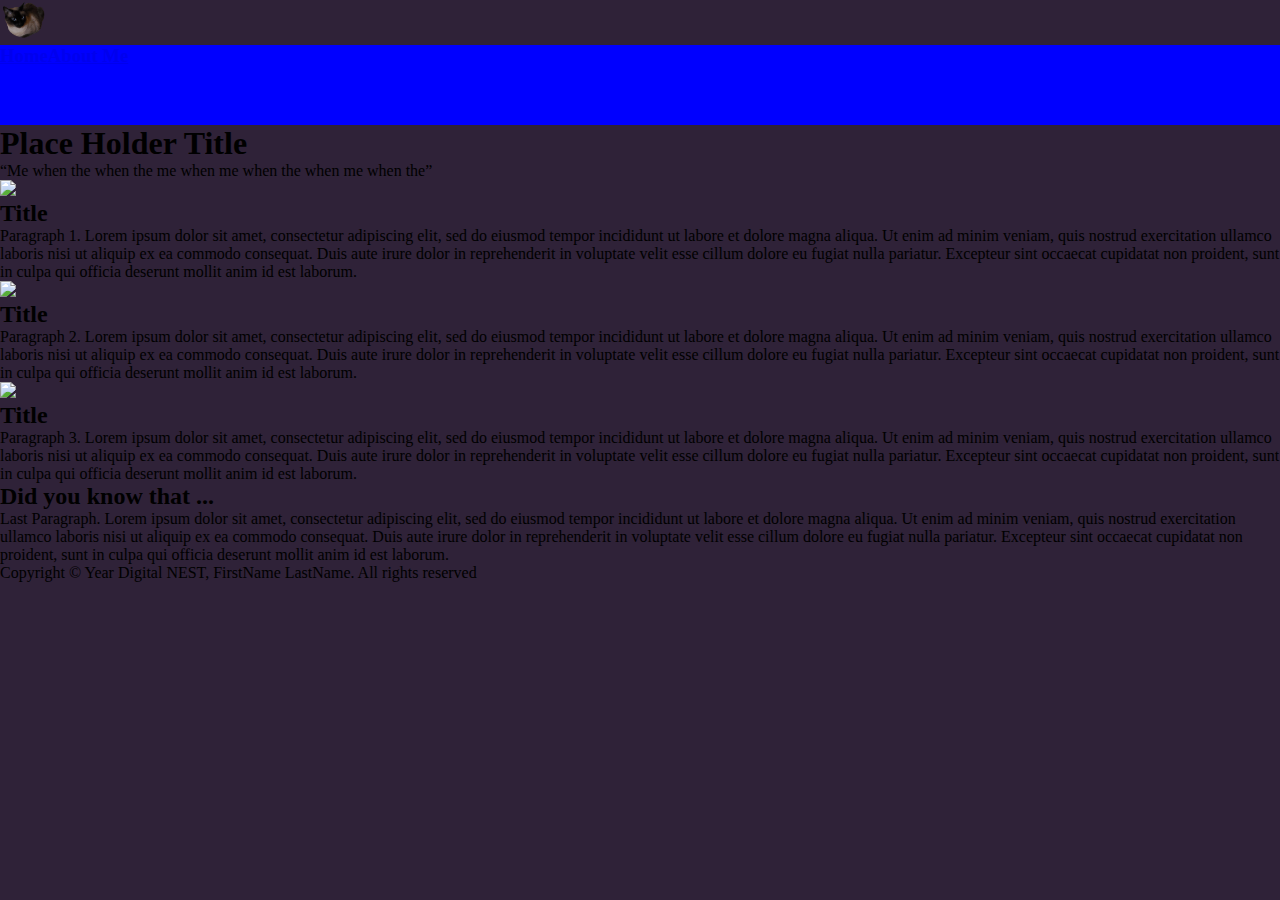
==== index.html @ 38490b46 "logo,background,little work on header" ====
<!DOCTYPE html>
<html>

<head>
    <meta charset="utf-8">
    <meta name="viewport" content="width=device-width">
    <title>BlogSite</title>
    <link href="style.css" rel="stylesheet" type="text/css" />
</head>

<body>

    <header>
        <div class="landingPage"></div>
        <a href="index.html"><img src="img/Whiskers-3-removebg-preview.png"></a>
        <nav>
            <a href="index.html">
                <h3 id="Home">Home</h3>
            </a>
            <a href="about.html">
                <h3 id="about">About Me</h3>
            </a>
        </nav>
        <h1>Place Holder Title</h1>
    </header>



    <main>
        <!-- Section 1 - quote -->
        <section>
            <q>Me when the when the me when me when the when me when the</q>
        </section>

        <!-- Section 2 - cards -->
        <div class="row">
            <div class="column">
                <div>
                    <img src="img/holder-img.jpeg">
                    <h2> Title </h2>
                    <p> Paragraph 1. Lorem ipsum dolor sit amet,
                        consectetur adipiscing elit, sed do eiusmod tempor
                        incididunt ut labore et dolore magna aliqua. Ut
                        enim ad minim veniam, quis nostrud exercitation
                        ullamco laboris nisi ut aliquip ex ea commodo
                        consequat. Duis aute irure dolor in reprehenderit
                        in voluptate velit esse cillum dolore eu fugiat
                        nulla pariatur. Excepteur sint occaecat cupidatat
                        non proident, sunt in culpa qui officia deserunt
                        mollit anim id est laborum.</p>
                </div>
            </div>

            <div class="column">
                <div>
                    <img src="img/holder-img.jpeg">
                    <h2> Title </h2>
                    <p> Paragraph 2. Lorem ipsum dolor sit amet,
                        consectetur adipiscing elit, sed do eiusmod tempor
                        incididunt ut labore et dolore magna aliqua. Ut
                        enim ad minim veniam, quis nostrud exercitation
                        ullamco laboris nisi ut aliquip ex ea commodo
                        consequat. Duis aute irure dolor in reprehenderit
                        in voluptate velit esse cillum dolore eu fugiat
                        nulla pariatur. Excepteur sint occaecat cupidatat
                        non proident, sunt in culpa qui officia deserunt
                        mollit anim id est laborum.</p>
                </div>
            </div>

            <div class="column">
                <div>
                    <img src="img/holder-img.jpeg">
                    <h2> Title </h2>
                    <p> Paragraph 3. Lorem ipsum dolor sit amet,
                        consectetur adipiscing elit, sed do eiusmod tempor
                        incididunt ut labore et dolore magna aliqua. Ut
                        enim ad minim veniam, quis nostrud exercitation
                        ullamco laboris nisi ut aliquip ex ea commodo
                        consequat. Duis aute irure dolor in reprehenderit
                        in voluptate velit esse cillum dolore eu fugiat
                        nulla pariatur. Excepteur sint occaecat cupidatat
                        non proident, sunt in culpa qui officia deserunt
                        mollit anim id est laborum.</p>
                </div>
            </div>
        </div>

        <!-- Section 3 - did you know that -->
        <section>
            <div>
                <h2>Did you know that ... </h2>
                <p> Last Paragraph. Lorem ipsum dolor sit amet,
                    consectetur adipiscing elit, sed do eiusmod tempor
                    incididunt ut labore et dolore magna aliqua. Ut
                    enim ad minim veniam, quis nostrud exercitation
                    ullamco laboris nisi ut aliquip ex ea commodo
                    consequat. Duis aute irure dolor in reprehenderit
                    in voluptate velit esse cillum dolore eu fugiat
                    nulla pariatur. Excepteur sint occaecat cupidatat
                    non proident, sunt in culpa qui officia deserunt
                    mollit anim id est laborum.</p>
        </section>
    </main>



    <footer>
        <p>Copyright &copy; Year Digital NEST, FirstName LastName. All rights reserved</p>
    </footer>
</body>

</html>
---- style.css ----
/**************************/
/***** INDEX ME HTML ******/
/**************************/
:root {
    --brown: #503b2d;
    --purple: #2f2238;

    /* This is an example */
    /* Create your own color variables */
    /* At most I recommend using 3 colors 
      that will be used accross your website */
}

* {
    margin: 0;
    padding: 0;
    box-sizing: border-box;
    /* Choose your font family here
        or you can add it later */
}

body {
    background-color: var(--purple);
    /* the bg color would be the same as your 
        quote section bg color */
}



/***  LANDING PAGE ***/
.ladingPage {
    background-image: url(img/Whiskers-3.png);
    background-repeat: no-repeat;
    min-height: 500px;
    width: 100%;
    opacity: 0.5;
    position: absolute;
    z-index: -1;
}

header img {
    width: 50px;

}


/***  NAVIGATION BAR ***/
nav {
    display: flex;
    height: 80px;
    background-color: blue;
}



/***  TITLE ***/



/***  QUOTE SECTION ***/



/***  CARDS ***/
.column img {
    height: 100px
}


/***  LAST SECTION ***/



/***  FOOTER ***/







/**************************/
/***** ABOUT ME HTML ******/
/**************************/
/* Use CSS from previous CSS to 
      add and edit here */
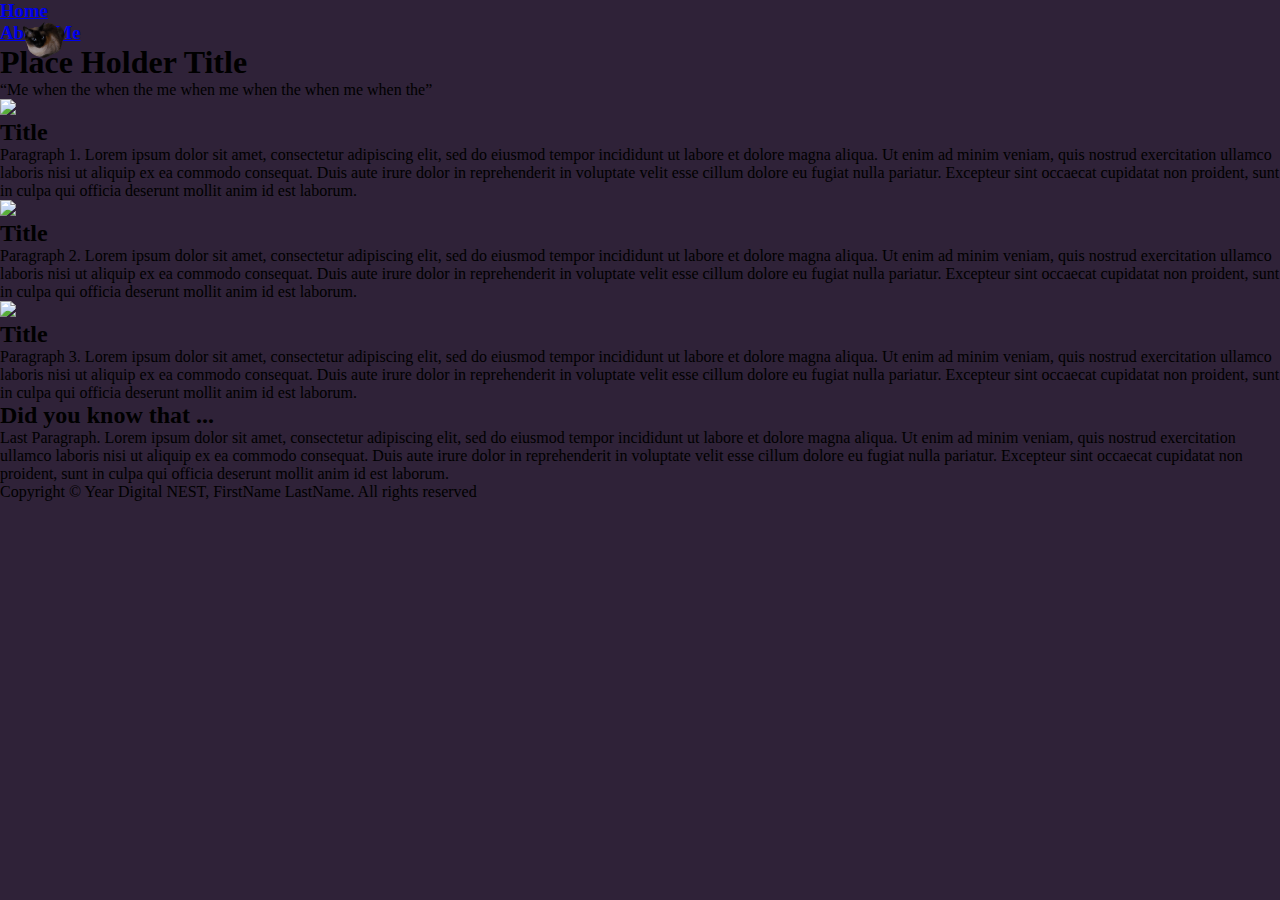
==== commit 6c360b79: "logo,background,little work on header" ====
--- a/index.html
+++ b/index.html
@@ -14,12 +14,19 @@
         <div class="landingPage"></div>
         <a href="index.html"><img src="img/Whiskers-3-removebg-preview.png"></a>
         <nav>
-            <a href="index.html">
-                <h3 id="Home">Home</h3>
-            </a>
-            <a href="about.html">
-                <h3 id="about">About Me</h3>
-            </a>
+            <ul class="navLinks">
+                <li>
+                    <a href="index.html">
+                        <h3 id="Home">Home</h3>
+                    </a>
+                </li>
+                <li>
+                    <a href="about.html">
+                        <h3 id="about">About Me</h3>
+                    </a>
+                </li>
+            </ul>
+
         </nav>
         <h1>Place Holder Title</h1>
     </header>
--- a/style.css
+++ b/style.css
@@ -40,9 +40,11 @@
 
 header img {
     width: 50px;
-
+    position: absolute;
+    margin: 20px;
 }
 
+na
 
 /***  NAVIGATION BAR ***/
 nav {
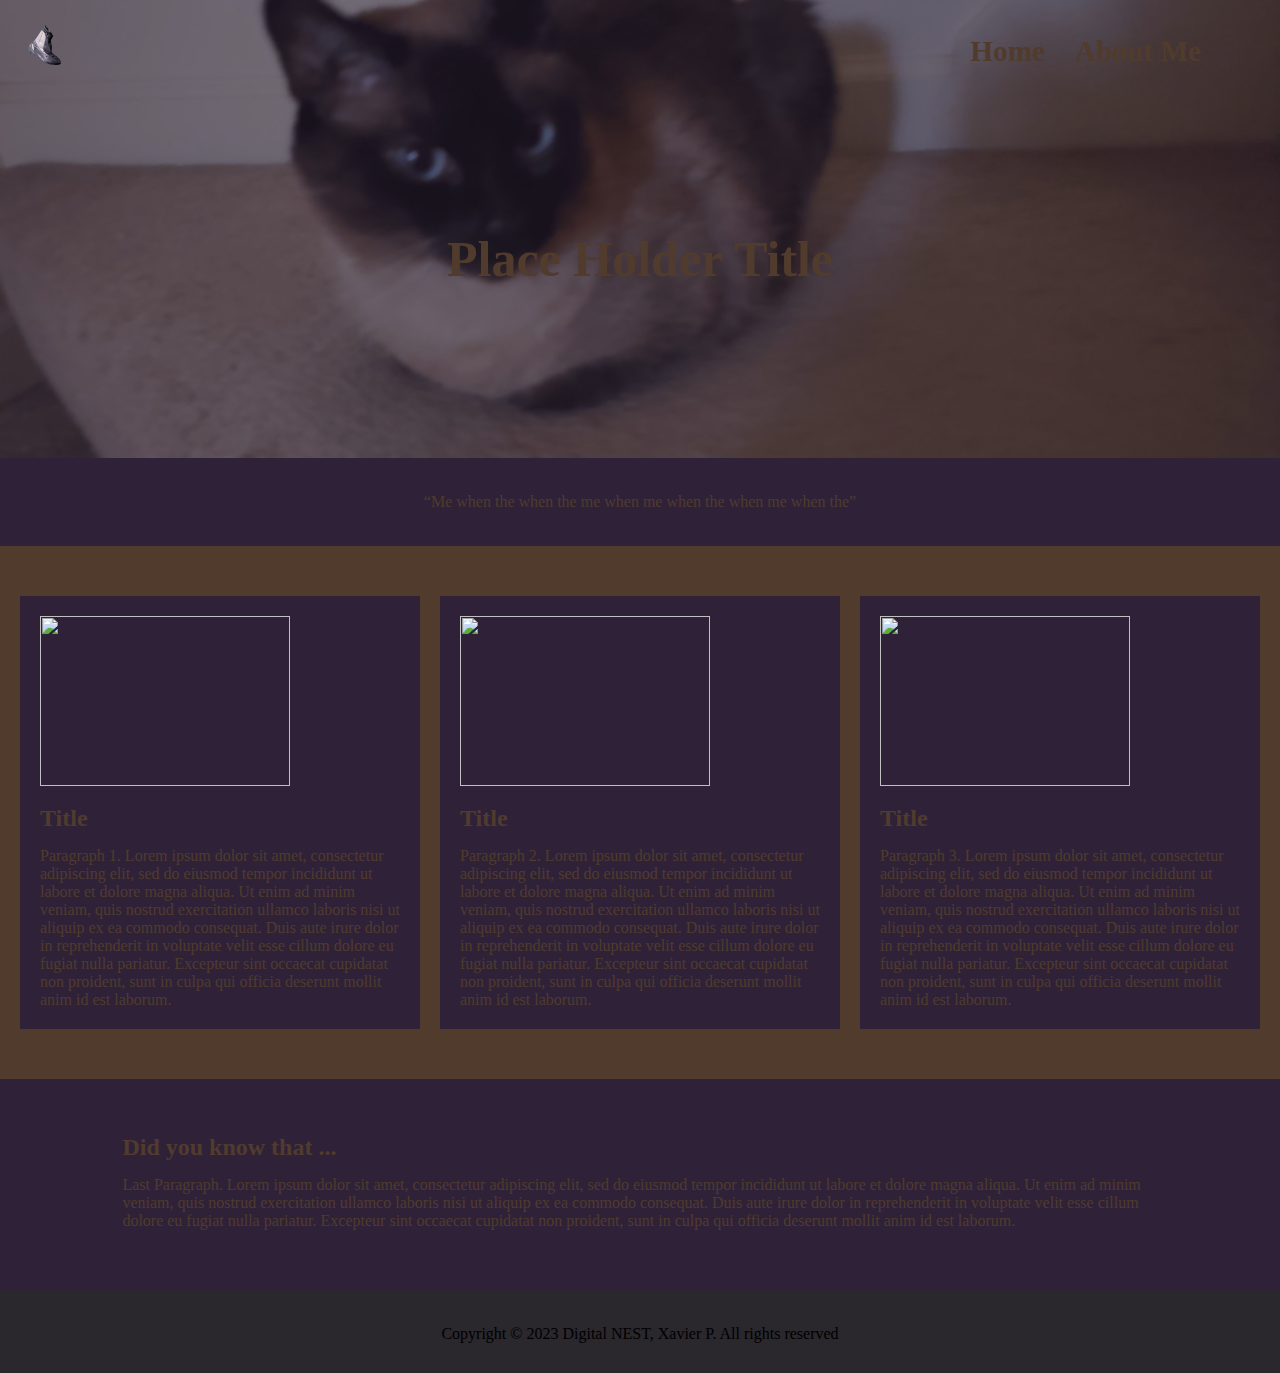
==== commit 08182d44: "uhhhhhhhhh some icon change , writing in about me apge laptop about to die" ====
--- a/index.html
+++ b/index.html
@@ -9,10 +9,9 @@
 </head>
 
 <body>
-
     <header>
         <div class="landingPage"></div>
-        <a href="index.html"><img src="img/Whiskers-3-removebg-preview.png"></a>
+        <a href="index.html"><img id="icon" src="img/3d-shoe-1-unscreen.gif"></a>
         <nav>
             <ul class="navLinks">
                 <li>
@@ -21,7 +20,7 @@
                     </a>
                 </li>
                 <li>
-                    <a href="about.html">
+                    <a href="about-me.html">
                         <h3 id="about">About Me</h3>
                     </a>
                 </li>
@@ -35,14 +34,14 @@
 
     <main>
         <!-- Section 1 - quote -->
-        <section>
+        <section class="quoteSection">
             <q>Me when the when the me when me when the when me when the</q>
         </section>
 
         <!-- Section 2 - cards -->
         <div class="row">
             <div class="column">
-                <div>
+                <div class="content-wrap">
                     <img src="img/holder-img.jpeg">
                     <h2> Title </h2>
                     <p> Paragraph 1. Lorem ipsum dolor sit amet,
@@ -59,7 +58,7 @@
             </div>
 
             <div class="column">
-                <div>
+                <div class="content-wrap">
                     <img src="img/holder-img.jpeg">
                     <h2> Title </h2>
                     <p> Paragraph 2. Lorem ipsum dolor sit amet,
@@ -76,7 +75,7 @@
             </div>
 
             <div class="column">
-                <div>
+                <div class="content-wrap">
                     <img src="img/holder-img.jpeg">
                     <h2> Title </h2>
                     <p> Paragraph 3. Lorem ipsum dolor sit amet,
@@ -94,8 +93,8 @@
         </div>
 
         <!-- Section 3 - did you know that -->
-        <section>
-            <div>
+        <section class="lastSection">
+            <div class="content-wrap">
                 <h2>Did you know that ... </h2>
                 <p> Last Paragraph. Lorem ipsum dolor sit amet,
                     consectetur adipiscing elit, sed do eiusmod tempor
@@ -113,7 +112,7 @@
 
 
     <footer>
-        <p>Copyright &copy; Year Digital NEST, FirstName LastName. All rights reserved</p>
+        <p>Copyright &copy; 2023 Digital NEST, Xavier P. All rights reserved</p>
     </footer>
 </body>
 
--- a/style.css
+++ b/style.css
@@ -28,9 +28,11 @@
 
 
 /***  LANDING PAGE ***/
-.ladingPage {
-    background-image: url(img/Whiskers-3.png);
+.landingPage {
+    background-image: url("img/Whiskers-3.png");
     background-repeat: no-repeat;
+    background-position: center;
+    background-size: cover;
     min-height: 500px;
     width: 100%;
     opacity: 0.5;
@@ -44,36 +46,115 @@
     margin: 20px;
 }
 
-na
+.navLinks {
+    display: flex;
+    list-style-type: none;
+
+}
+
+ul.navLinks li {
+    padding-bottom: 0;
+    padding-top: 0;
+    padding-left: 15px;
+    padding-right: 15px;
+}
+
+ul.navLinks a {
+    color: var(--brown);
+    font-size: 25px;
+    text-decoration: none;
+}
+
+ul.navLinks a:hover {
+    text-decoration: wavy underline;
+}
 
 /***  NAVIGATION BAR ***/
 nav {
     display: flex;
+    justify-content: flex-end;
     height: 80px;
-    background-color: blue;
+    padding-top: 35px;
+    padding-bottom: 35px;
+    padding-left: 5%;
+    padding-right: 5%;
 }
 
 
 
 /***  TITLE ***/
+header h1 {
+    color: var(--brown);
+    text-align: center;
+    margin-top: 150px;
+    font-size: 50px;
+}
 
 
 
 /***  QUOTE SECTION ***/
+.quoteSection {
+    background-color: var(--purple);
+    margin-top: 170px;
+    padding-top: 35px;
+    padding-bottom: 35px;
+    padding-left: 20px;
+    padding-right: 20px;
+    text-align: center;
+}
+
+q {
+    color: var(--brown);
+    font-style: courier;
+}
 
 
 
 /***  CARDS ***/
 .column img {
-    height: 100px
+    width: 250px;
+    height: 170px
+}
+
+.row {
+    background-color: var(--brown);
+    display: flex;
+    /* flex-wrap: ; */
+    justify-content: space-evenly;
+}
+
+.column {
+    background-color: var(--purple);
+    width: 400px;
+    margin: 50px 0px;
+}
+
+.content-wrap {
+    color: var(--brown);
+    margin: 20px 20px 20px 20px;
+}
+
+h2,
+p {
+    padding-top: 15px;
 }
 
 
 /***  LAST SECTION ***/
+.lastSection {
+    margin: 40px 8% 60px 8%;
+}
 
 
 
 /***  FOOTER ***/
+footer {
+    background-color: #2a272d;
+    color: black;
+    text-align: center;
+    padding: 20px 0px 30px 0px;
+    margin-top: 20px;
+}
 
 
 
@@ -85,4 +166,19 @@
 /***** ABOUT ME HTML ******/
 /**************************/
 /* Use CSS from previous CSS to 
-      add and edit here */+      add and edit here */
+
+.about-me {
+    background-color: var(--purple);
+    display: flex;
+    justify-content: space-evenly;
+    text-align: center;
+}
+
+.about-me img {
+    margin-left: 50px;
+}
+
+.about-me p {
+    margin-right: 50px;
+}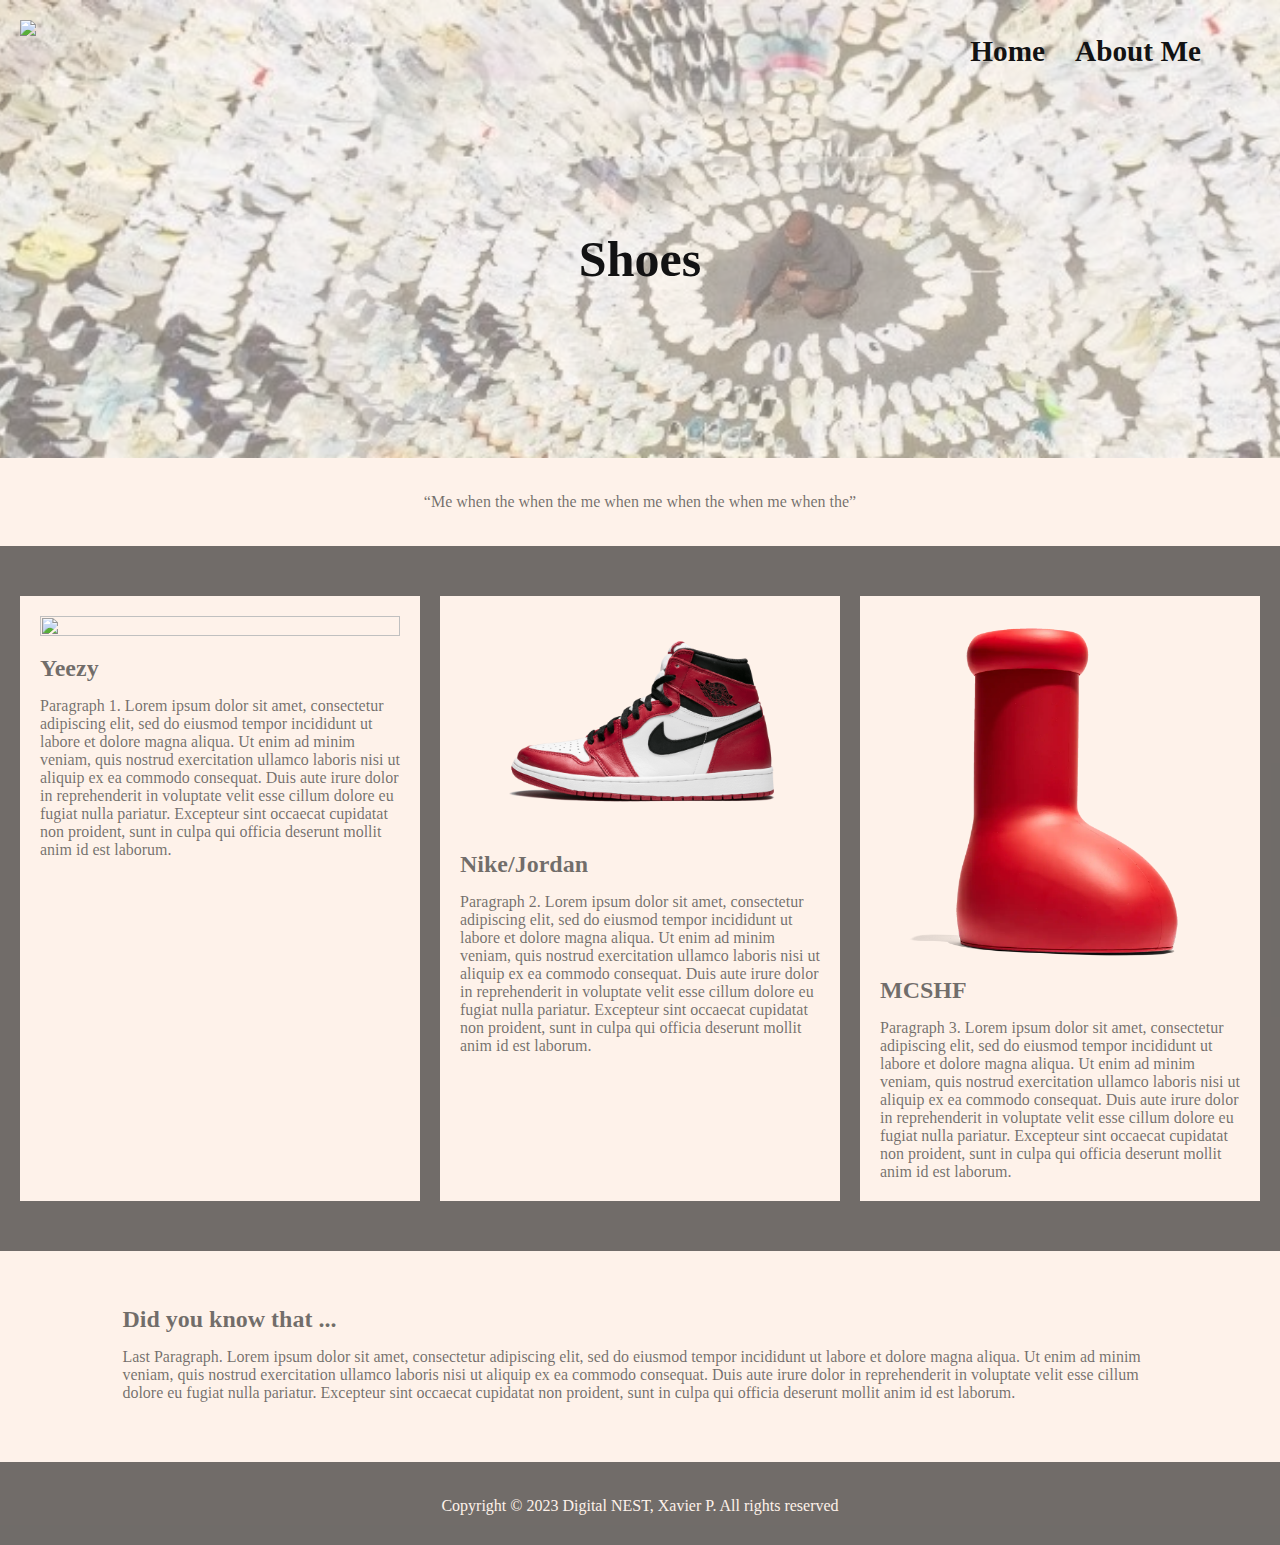
==== commit 0709bf35: "finally found the websites theme" ====
--- a/index.html
+++ b/index.html
@@ -11,7 +11,7 @@
 <body>
     <header>
         <div class="landingPage"></div>
-        <a href="index.html"><img id="icon" src="img/3d-shoe-1-unscreen.gif"></a>
+        <a href="index.html"><img id="icon" src="img/3d-shoe.gif"></a>
         <nav>
             <ul class="navLinks">
                 <li>
@@ -27,7 +27,7 @@
             </ul>
 
         </nav>
-        <h1>Place Holder Title</h1>
+        <h1 style="font-weight:bolder;">Shoes</h1>
     </header>
 
 
@@ -42,8 +42,8 @@
         <div class="row">
             <div class="column">
                 <div class="content-wrap">
-                    <img src="img/holder-img.jpeg">
-                    <h2> Title </h2>
+                    <img style="height: 100%; width: 100%;" src="img/foam-spin.gif">
+                    <h2> Yeezy </h2>
                     <p> Paragraph 1. Lorem ipsum dolor sit amet,
                         consectetur adipiscing elit, sed do eiusmod tempor
                         incididunt ut labore et dolore magna aliqua. Ut
@@ -59,8 +59,8 @@
 
             <div class="column">
                 <div class="content-wrap">
-                    <img src="img/holder-img.jpeg">
-                    <h2> Title </h2>
+                    <img style="height: 100%; width: 100%;" src="img/jordn-chicago.png">
+                    <h2> Nike/Jordan </h2>
                     <p> Paragraph 2. Lorem ipsum dolor sit amet,
                         consectetur adipiscing elit, sed do eiusmod tempor
                         incididunt ut labore et dolore magna aliqua. Ut
@@ -76,8 +76,8 @@
 
             <div class="column">
                 <div class="content-wrap">
-                    <img src="img/holder-img.jpeg">
-                    <h2> Title </h2>
+                    <img style="height: 100%; width: 100%; text-align: center;" src="img/brb.gif">
+                    <h2> MCSHF </h2>
                     <p> Paragraph 3. Lorem ipsum dolor sit amet,
                         consectetur adipiscing elit, sed do eiusmod tempor
                         incididunt ut labore et dolore magna aliqua. Ut
--- a/style.css
+++ b/style.css
@@ -2,8 +2,9 @@
 /***** INDEX ME HTML ******/
 /**************************/
 :root {
-    --brown: #503b2d;
-    --purple: #2f2238;
+    --cream: #fef2ea;
+    --grey: #12121399;
+    --grey2: #121213;
 
     /* This is an example */
     /* Create your own color variables */
@@ -20,7 +21,7 @@
 }
 
 body {
-    background-color: var(--purple);
+    background-color: var(--cream);
     /* the bg color would be the same as your 
         quote section bg color */
 }
@@ -29,10 +30,11 @@
 
 /***  LANDING PAGE ***/
 .landingPage {
-    background-image: url("img/Whiskers-3.png");
+    background-image: url("img/ye-shoe-circle_2.jpeg");
     background-repeat: no-repeat;
     background-position: center;
     background-size: cover;
+    background-attachment: fixed;
     min-height: 500px;
     width: 100%;
     opacity: 0.5;
@@ -60,7 +62,7 @@
 }
 
 ul.navLinks a {
-    color: var(--brown);
+    color: var(--grey2);
     font-size: 25px;
     text-decoration: none;
 }
@@ -84,7 +86,7 @@
 
 /***  TITLE ***/
 header h1 {
-    color: var(--brown);
+    color: var(--grey2);
     text-align: center;
     margin-top: 150px;
     font-size: 50px;
@@ -94,7 +96,7 @@
 
 /***  QUOTE SECTION ***/
 .quoteSection {
-    background-color: var(--purple);
+    background-color: var(--cream);
     margin-top: 170px;
     padding-top: 35px;
     padding-bottom: 35px;
@@ -104,7 +106,7 @@
 }
 
 q {
-    color: var(--brown);
+    color: var(--grey);
     font-style: courier;
 }
 
@@ -117,20 +119,20 @@
 }
 
 .row {
-    background-color: var(--brown);
+    background-color: var(--grey);
     display: flex;
     /* flex-wrap: ; */
     justify-content: space-evenly;
 }
 
 .column {
-    background-color: var(--purple);
+    background-color: var(--cream);
     width: 400px;
     margin: 50px 0px;
 }
 
 .content-wrap {
-    color: var(--brown);
+    color: var(--grey);
     margin: 20px 20px 20px 20px;
 }
 
@@ -149,8 +151,8 @@
 
 /***  FOOTER ***/
 footer {
-    background-color: #2a272d;
-    color: black;
+    background-color: var(--grey);
+    color: var(--cream);
     text-align: center;
     padding: 20px 0px 30px 0px;
     margin-top: 20px;
@@ -169,7 +171,7 @@
       add and edit here */
 
 .about-me {
-    background-color: var(--purple);
+    background-color: var(--cream);
     display: flex;
     justify-content: space-evenly;
     text-align: center;
@@ -179,6 +181,12 @@
     margin-left: 50px;
 }
 
+.about-me h1 {
+    width: 150px;
+}
+
 .about-me p {
+    width: 150px;
     margin-right: 50px;
+    color: var(--grey2);
 }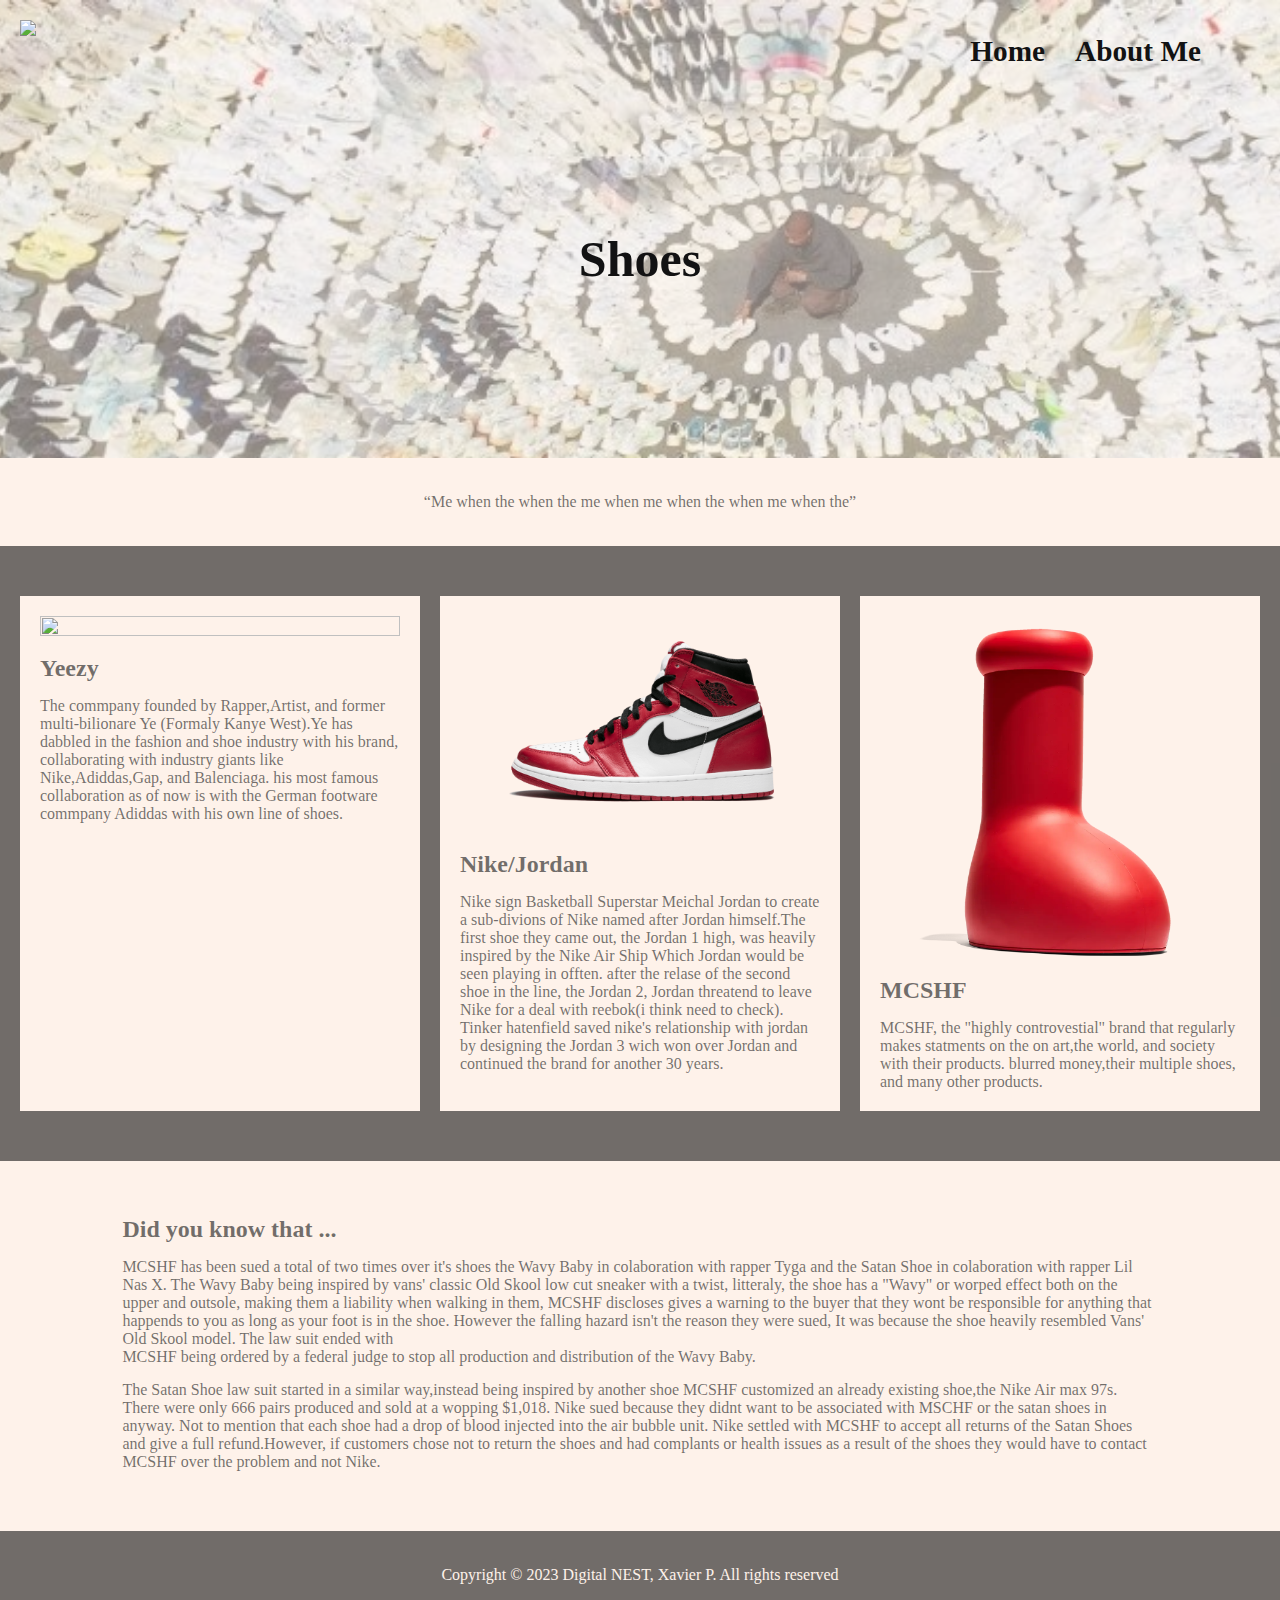
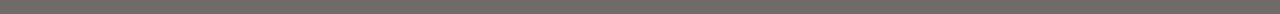
==== commit d85a84e4: "almost done" ====
--- a/index.html
+++ b/index.html
@@ -44,16 +44,12 @@
                 <div class="content-wrap">
                     <img style="height: 100%; width: 100%;" src="img/foam-spin.gif">
                     <h2> Yeezy </h2>
-                    <p> Paragraph 1. Lorem ipsum dolor sit amet,
-                        consectetur adipiscing elit, sed do eiusmod tempor
-                        incididunt ut labore et dolore magna aliqua. Ut
-                        enim ad minim veniam, quis nostrud exercitation
-                        ullamco laboris nisi ut aliquip ex ea commodo
-                        consequat. Duis aute irure dolor in reprehenderit
-                        in voluptate velit esse cillum dolore eu fugiat
-                        nulla pariatur. Excepteur sint occaecat cupidatat
-                        non proident, sunt in culpa qui officia deserunt
-                        mollit anim id est laborum.</p>
+                    <p> The commpany founded by Rapper,Artist, and former multi-bilionare Ye (Formaly Kanye West).Ye has
+                        dabbled in the fashion and shoe industry with his brand, collaborating with industry giants like
+                        Nike,Adiddas,Gap, and Balenciaga. his most famous collaboration as of now is with the German
+                        footware commpany Adiddas
+                        with his own line of shoes.
+                    </p>
                 </div>
             </div>
 
@@ -61,16 +57,15 @@
                 <div class="content-wrap">
                     <img style="height: 100%; width: 100%;" src="img/jordn-chicago.png">
                     <h2> Nike/Jordan </h2>
-                    <p> Paragraph 2. Lorem ipsum dolor sit amet,
-                        consectetur adipiscing elit, sed do eiusmod tempor
-                        incididunt ut labore et dolore magna aliqua. Ut
-                        enim ad minim veniam, quis nostrud exercitation
-                        ullamco laboris nisi ut aliquip ex ea commodo
-                        consequat. Duis aute irure dolor in reprehenderit
-                        in voluptate velit esse cillum dolore eu fugiat
-                        nulla pariatur. Excepteur sint occaecat cupidatat
-                        non proident, sunt in culpa qui officia deserunt
-                        mollit anim id est laborum.</p>
+                    <p> Nike sign Basketball Superstar Meichal Jordan to create a sub-divions of Nike named after Jordan
+                        himself.The first
+                        shoe they came out, the Jordan 1 high, was heavily inspired by the Nike Air Ship Which Jordan
+                        would be seen playing in offten.
+                        after the relase of the second shoe in the line, the Jordan 2, Jordan threatend to leave Nike
+                        for a deal with reebok(i think need to check).
+                        Tinker hatenfield saved nike's relationship with jordan by designing the Jordan 3 wich won over
+                        Jordan and continued the brand for another 30 years.
+                    </p>
                 </div>
             </div>
 
@@ -78,16 +73,10 @@
                 <div class="content-wrap">
                     <img style="height: 100%; width: 100%; text-align: center;" src="img/brb.gif">
                     <h2> MCSHF </h2>
-                    <p> Paragraph 3. Lorem ipsum dolor sit amet,
-                        consectetur adipiscing elit, sed do eiusmod tempor
-                        incididunt ut labore et dolore magna aliqua. Ut
-                        enim ad minim veniam, quis nostrud exercitation
-                        ullamco laboris nisi ut aliquip ex ea commodo
-                        consequat. Duis aute irure dolor in reprehenderit
-                        in voluptate velit esse cillum dolore eu fugiat
-                        nulla pariatur. Excepteur sint occaecat cupidatat
-                        non proident, sunt in culpa qui officia deserunt
-                        mollit anim id est laborum.</p>
+                    <p> MCSHF, the "highly controvestial" brand that regularly makes statments on the on art,the world,
+                        and society with their products.
+                        blurred money,their multiple shoes, and many other products.
+                    </p>
                 </div>
             </div>
         </div>
@@ -96,16 +85,29 @@
         <section class="lastSection">
             <div class="content-wrap">
                 <h2>Did you know that ... </h2>
-                <p> Last Paragraph. Lorem ipsum dolor sit amet,
-                    consectetur adipiscing elit, sed do eiusmod tempor
-                    incididunt ut labore et dolore magna aliqua. Ut
-                    enim ad minim veniam, quis nostrud exercitation
-                    ullamco laboris nisi ut aliquip ex ea commodo
-                    consequat. Duis aute irure dolor in reprehenderit
-                    in voluptate velit esse cillum dolore eu fugiat
-                    nulla pariatur. Excepteur sint occaecat cupidatat
-                    non proident, sunt in culpa qui officia deserunt
-                    mollit anim id est laborum.</p>
+                <p> MCSHF has been sued a total of two times over it's shoes the Wavy Baby in colaboration with rapper
+                    Tyga and the Satan Shoe in colaboration with
+                    rapper Lil Nas X. The Wavy Baby being inspired by vans' classic Old Skool low cut sneaker with a
+                    twist, litteraly, the shoe has a "Wavy" or worped effect both
+                    on the upper and outsole, making them a liability when walking in them, MCSHF discloses gives a
+                    warning to the buyer that they
+                    wont be responsible for anything that happends to you as long as your foot is in the shoe. However
+                    the
+                    falling hazard isn't the reason they were sued, It was because the shoe heavily resembled Vans' Old
+                    Skool model. The law suit ended with </p>
+                MCSHF being ordered by a federal judge to stop all production and distribution of the Wavy Baby.
+                <p>The Satan Shoe law suit started in a similar way,instead being inspired by
+                    another shoe MCSHF customized an already existing shoe,the Nike Air max 97s.
+                    There were only 666 pairs produced and sold at a wopping $1,018. Nike sued
+                    because they didnt want
+                    to be associated with MSCHF or the satan shoes in anyway. Not to mention that each shoe had a drop
+                    of blood injected into
+                    the air bubble unit. Nike settled with MCSHF to accept all returns of the Satan Shoes and give a
+                    full refund.However, if
+                    customers chose not to return the shoes and had complants or health issues as a result of the shoes
+                    they would have to contact
+                    MCSHF over the problem and not Nike.</p>
+
         </section>
     </main>
 
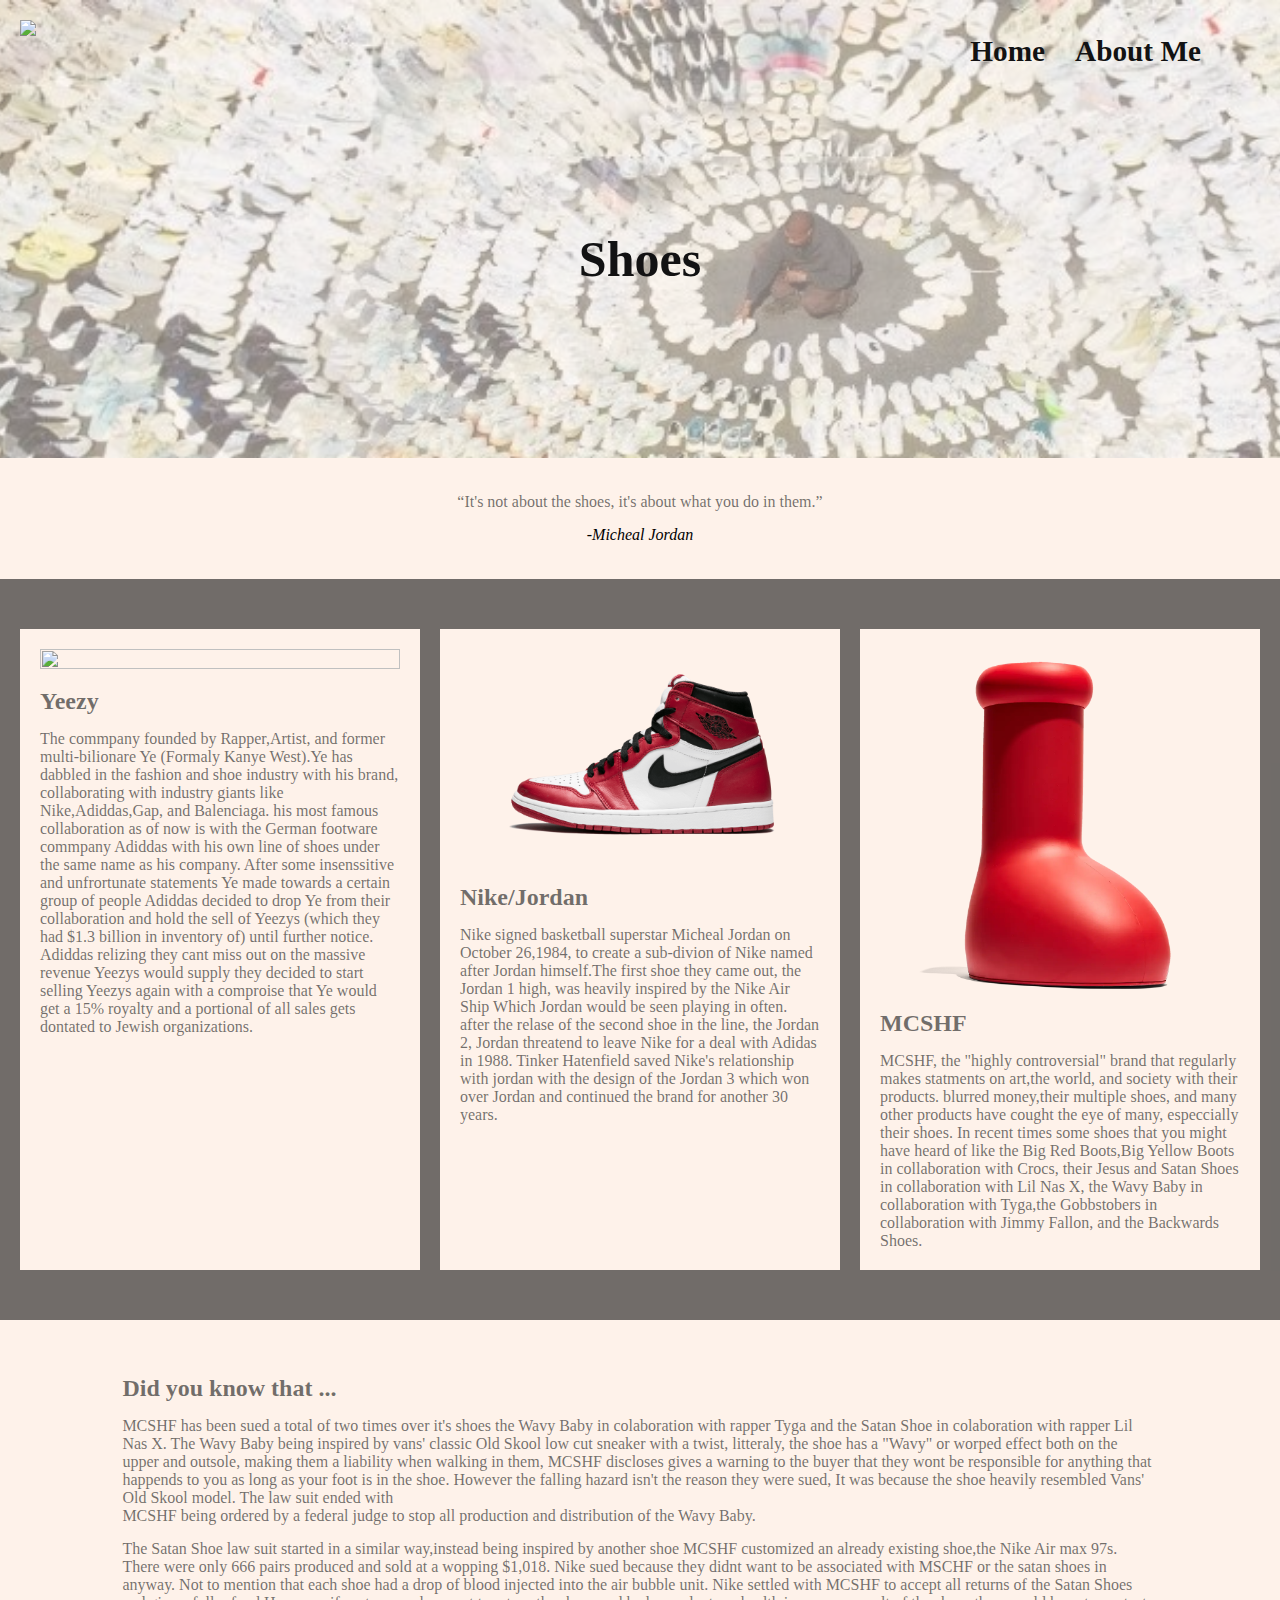
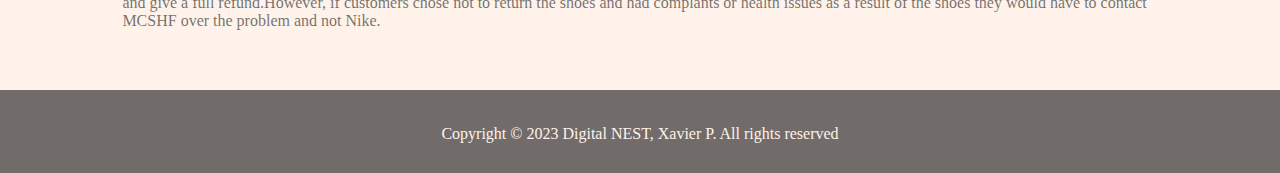
==== commit b6420be1: "Website is finished" ====
--- a/index.html
+++ b/index.html
@@ -35,7 +35,9 @@
     <main>
         <!-- Section 1 - quote -->
         <section class="quoteSection">
-            <q>Me when the when the me when me when the when me when the</q>
+            <q>It's not about the shoes, it's about what you do in them.</q>
+            <p style="font-style: italic;">-Micheal Jordan</p>
+
         </section>
 
         <!-- Section 2 - cards -->
@@ -48,7 +50,15 @@
                         dabbled in the fashion and shoe industry with his brand, collaborating with industry giants like
                         Nike,Adiddas,Gap, and Balenciaga. his most famous collaboration as of now is with the German
                         footware commpany Adiddas
-                        with his own line of shoes.
+                        with his own line of shoes under the same name as his company. After some insenssitive and
+                        unfrortunate
+                        statements Ye made towards a certain group of people Adiddas decided to drop Ye from their
+                        collaboration
+                        and hold the sell of Yeezys (which they had $1.3 billion in inventory of) until further notice.
+                        Adiddas relizing they cant miss out on the massive revenue
+                        Yeezys would supply they decided to start selling Yeezys again with a comproise that Ye would
+                        get a 15% royalty
+                        and a portional of all sales gets dontated to Jewish organizations.
                     </p>
                 </div>
             </div>
@@ -57,13 +67,15 @@
                 <div class="content-wrap">
                     <img style="height: 100%; width: 100%;" src="img/jordn-chicago.png">
                     <h2> Nike/Jordan </h2>
-                    <p> Nike sign Basketball Superstar Meichal Jordan to create a sub-divions of Nike named after Jordan
+                    <p> Nike signed basketball superstar Micheal Jordan on October 26,1984, to create a sub-divion of
+                        Nike named after Jordan
                         himself.The first
                         shoe they came out, the Jordan 1 high, was heavily inspired by the Nike Air Ship Which Jordan
-                        would be seen playing in offten.
+                        would be seen playing in often.
                         after the relase of the second shoe in the line, the Jordan 2, Jordan threatend to leave Nike
-                        for a deal with reebok(i think need to check).
-                        Tinker hatenfield saved nike's relationship with jordan by designing the Jordan 3 wich won over
+                        for a deal with Adidas in 1988.
+                        Tinker Hatenfield saved Nike's relationship with jordan with the design of the Jordan 3 which
+                        won over
                         Jordan and continued the brand for another 30 years.
                     </p>
                 </div>
@@ -73,9 +85,15 @@
                 <div class="content-wrap">
                     <img style="height: 100%; width: 100%; text-align: center;" src="img/brb.gif">
                     <h2> MCSHF </h2>
-                    <p> MCSHF, the "highly controvestial" brand that regularly makes statments on the on art,the world,
+                    <p> MCSHF, the "highly controversial" brand that regularly makes statments on art,the world,
                         and society with their products.
-                        blurred money,their multiple shoes, and many other products.
+                        blurred money,their multiple shoes, and many other products have cought the eye of many,
+                        especcially their shoes.
+                        In recent times some shoes that you might have heard of like the Big Red Boots,Big Yellow Boots
+                        in collaboration with Crocs,
+                        their Jesus and Satan Shoes in collaboration with Lil Nas X, the Wavy Baby in collaboration with
+                        Tyga,the Gobbstobers in collaboration
+                        with Jimmy Fallon, and the Backwards Shoes.
                     </p>
                 </div>
             </div>
